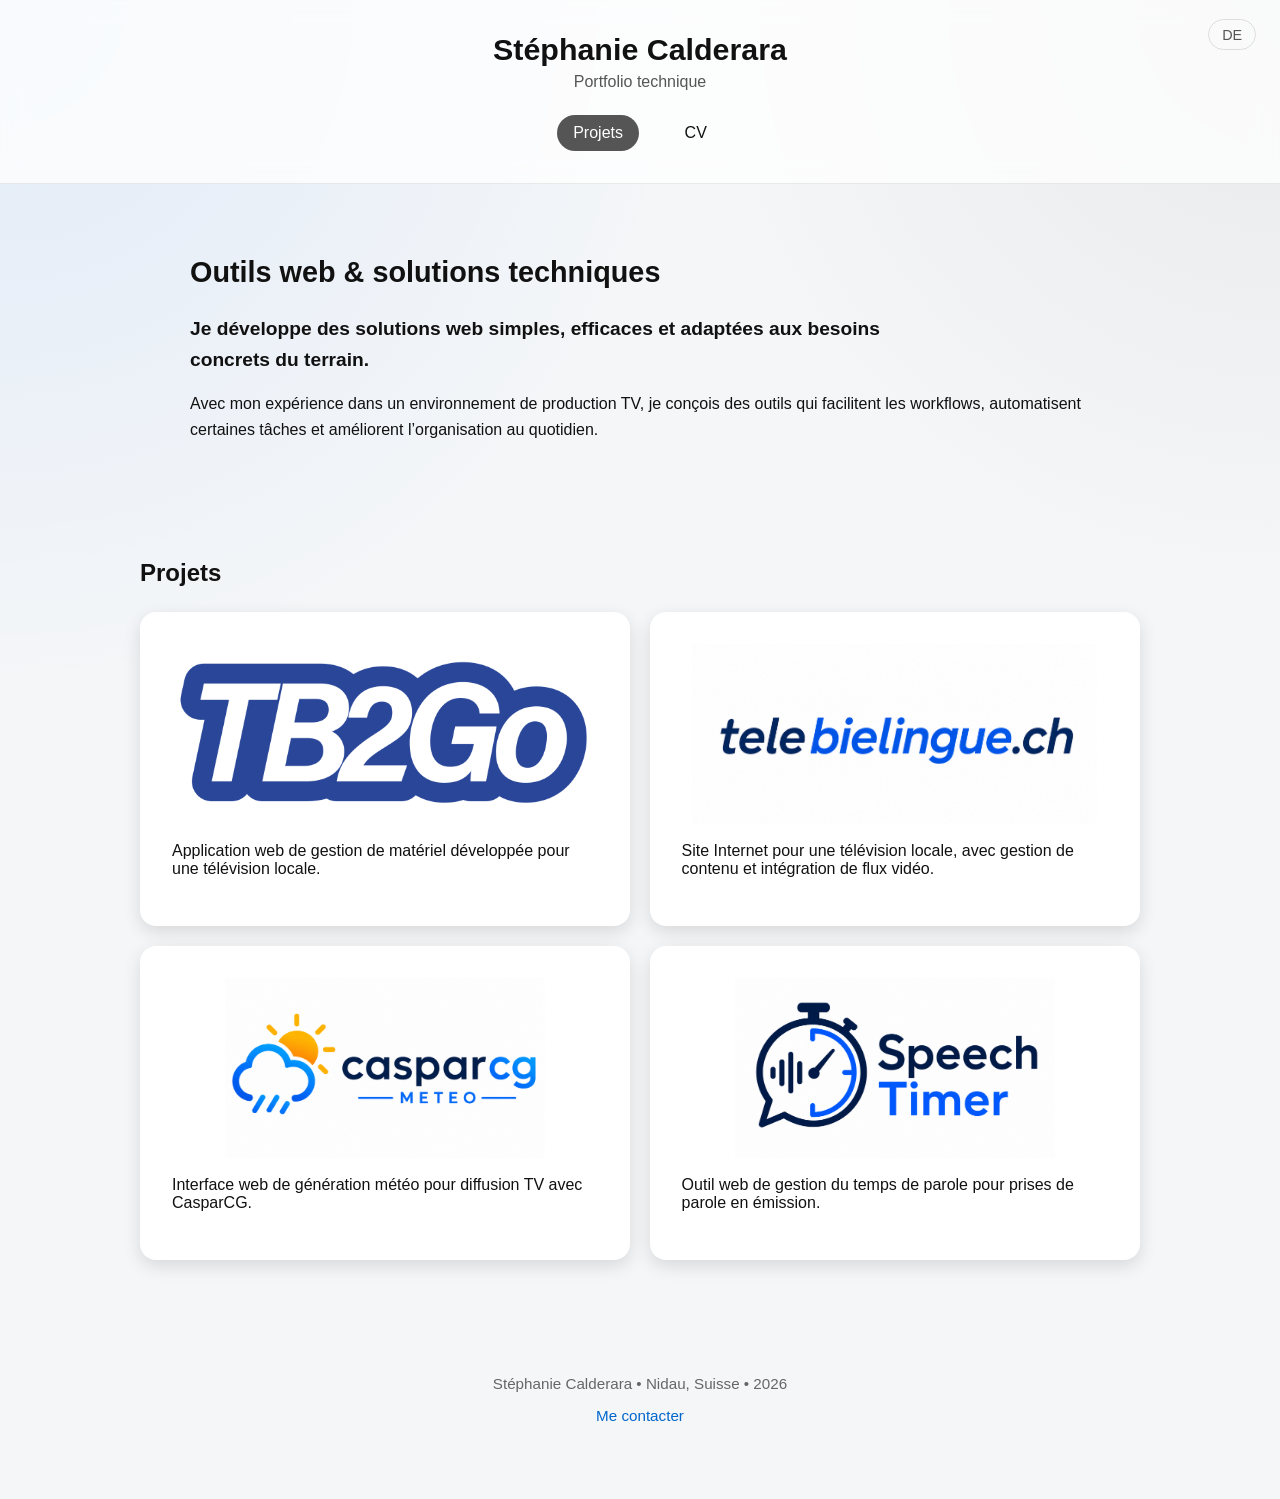
==== index.html @ 342c44f3 "Texte intro" ====
<!DOCTYPE html>
<html lang="fr">

<head>
    <meta charset="UTF-8">
    <meta name="viewport" content="width=device-width, initial-scale=1.0">
    <link rel="stylesheet" href="styles.css">
    <title>Portfolio - Stéphanie Calderara</title>
</head>

<body>
    <header class="site-header">
        <a href="de/index.html" class="language-switch">DE</a>
        
        <div class="header-content">
            <h1>Stéphanie Calderara</h1>
            <p>Portfolio technique</p>

            <nav class="main-nav">
                <a href="#projets" class="active">Projets</a>
                <a href="cv/cv-stephanie-calderara.pdf" target="_blank">CV</a>
                
            </nav>
        </div>
    </header>

    <main>
        <section class="intro">
            <h2>Outils web & solutions techniques</h2>

            <p class="intro-lead">
                Je développe des solutions web simples, efficaces et adaptées aux besoins 
                concrets du terrain.
            </p>

            <p>
                Avec mon expérience dans un environnement de production TV, je conçois des 
                outils qui facilitent les workflows, automatisent certaines tâches et 
                améliorent l’organisation au quotidien.
            </p>
        </section>

        <section id="projets" class="projects-grid">
            <h2>Projets</h2>

            <a href="projets/tb2go.html" class="projects-card">
                <article>
                    <img src="images/tb2go.png" alt="TB2Go">
                    <p>
                        Application web de gestion de matériel développée pour une télévision locale.
                    </p>
                </article>
            </a>

            <a href="projets/site-web-tb.html" class="projects-card">
                <article>
                    <img src="images/telebielingue-ch.png" alt="Site web">
                    <p>
                        Site Internet pour une télévision locale, avec gestion de contenu et intégration de flux vidéo.
                    </p>
                </article>
            </a>

            <a href="projets/meteo-casparcg.html" class="projects-card">
                <article>
                    <img src="images/meteo-casparcg.png" alt="Météo CasparCG">
                    <p>
                        Interface web de génération météo pour diffusion TV avec CasparCG.
                    </p>
                </article>
            </a>

            <a href="projets/speech-timer.html" class="projects-card">
                <article>
                    <img src="images/speech-timer.png" alt="Speech Timer">
                    <p>
                        Outil web de gestion du temps de parole pour prises de parole en émission.
                    </p>
                </article>
            </a>
        </section>

        <footer id="contact">
            <p>Stéphanie Calderara • Nidau, Suisse • 2026</p>

            <p>
                <a href="mailto:steph.calderara@gmail.com">Me contacter</a>
            </p>
        </footer>


    </main>
</body>
</html>
---- styles.css ----
header {
    background-color: white;
    padding: 30px 20px;
    text-align: center;
    border-bottom: 1px solid #e5e5e5;
}

header h1 {
    margin: 0;
    font-size: 2rem;
    color: #222;
}

header p {
    margin: 8px 0 20px;
    color: #555;
}

nav {
    display: flex;
    justify-content: center;
    gap: 25px;
}

nav a {
    color: #222;
    text-decoration: none;
    margin: 0 10px;
    font-weight: bold;
}

body {
    font-family: Arial, sans-serif;
    margin: 0;
    background-color: #f4f4f4;
    color: #111;

    background:
        radial-gradient(circle at top left, rgba(0, 102, 255, 0.08), transparent 35%),
        radial-gradient(circle at top right, rgba(85, 85, 85, 0.08), transparent 30%),
        #f4f6f8;
}

h1 {
    margin-bottom: 10px;
}

h2 {
    margin-bottom: 25px;

}

h3 {
    margin-top: 0;
}

main {
    padding: 0 20px;
    max-width: 1000px;
    margin: 40px auto;
}

article {
    background-color: white;
    padding: 25px;
    margin-bottom: 20px;
    border-radius: 12px;
    box-shadow: 0 2px 8px rgba(0,0,0,0.1);
    transition: transform 0.2s ease;
}

article:hover   {
    transform: translateY(-5px);
}

article a {
    color: #0066cc;
    text-decoration: none;
    font-weight: bold;
}

article img {
    max-width: 100%;
    border-radius: 10px;
}

.site-header {
    position: relative;
    background: rgba(255, 255, 255, 0.75);
    backdrop-filter: blur(12px);
    padding: 2rem 1rem;
    text-align: center;
    border-bottom: 1px solid rgb(0, 0, 0, 0.08);
}

.site-header h1 {
    margin: 0;
    font-size: 1.9rem;
    color: #111;
}

.site-header p {
    margin: 0.4rem 0 1.5rem;
    color: #555;
    font-size: 1rem;
}

.language-switch {
    position: absolute;
    top: 1.2rem;
    right: 1.5rem;

    text-decoration: none;
    color: #555;
    border: 1px solid #ddd;
    border-radius: 999px;
    padding: 0.4rem 0.8rem;
    font-size: 0.9rem;

    transition: background-color 0.2s ease, color 0.2s ease;
}

.language-switch:hover {
    background-color: #555;
    color: white;
}

.header-content {
    max-width: 1000px;
    margin: 0 auto;
}

.main-nav {
    display: flex;
    justify-content: center;
    gap: 0.6rem;
    flex-wrap: wrap;
    margin-top: 1.5rem;
}

.main-nav a {
    text-decoration: none;
    color: #111;
    text-decoration: none;
    padding: 0.55rem 1rem;
    border-radius: 999px;
    font-weight: 500;
    transition: background-color 0.2s ease, color 0.2s ease, transform 0.2s ease;
}

.main-nav a:hover {
    background-color: #e9e9e9;
    transform: translateY(-2px);
}

.main-nav a.active {
    background-color: #555;
    color: white;
}

.intro {
    max-width: 900px;
    margin: 0 auto 3rem;
    padding: 2rem
}

.intro h2 {
    font-size: 1.8rem;
    margin-top: 0;
}

.intro p {
    line-height: 1.6;
}

.intro-lead {
    font-size: 1.2rem;
    line-height: 1.4;
    font-weight: 600;
    max-width: 760px;
    margin-bottom: 1rem;
}


.projects-grid {
    display: grid;
    grid-template-columns: repeat(2, 1fr);
    column-gap: 1.2rem;
}

.projects-grid h2 {
    grid-column: 1 / -1;
}

.projects-grid h2 {
    grid-column: 1 / -1;
}

.projects-card {
    text-decoration: none;
    color: inherit;
    display: block;
}

.projects-card article {
    background: white;
    border-radius: 16px;
    padding: 2rem;
    box-shadow: 0 6px 18px rgba(0,0,0,0.12);

    height: 250px;

    display: flex;
    flex-direction: column;
    justify-content: space-between;
}

.projects-card img {
    width: 100%;
    height: 180px;
    object-fit: contain;
}

.projects-card article:hover {
    transform: translateY(-5px);
    box-shadow: 0 8px 20px rgba(0,0,0,0.15);
}

footer {
    color:#666;
    text-align: center;
    padding: 20px;
    margin-top: 60px;
    font-size: 0.95rem;
}

footer a {
    color: #0066cc;
    text-decoration: none;
}
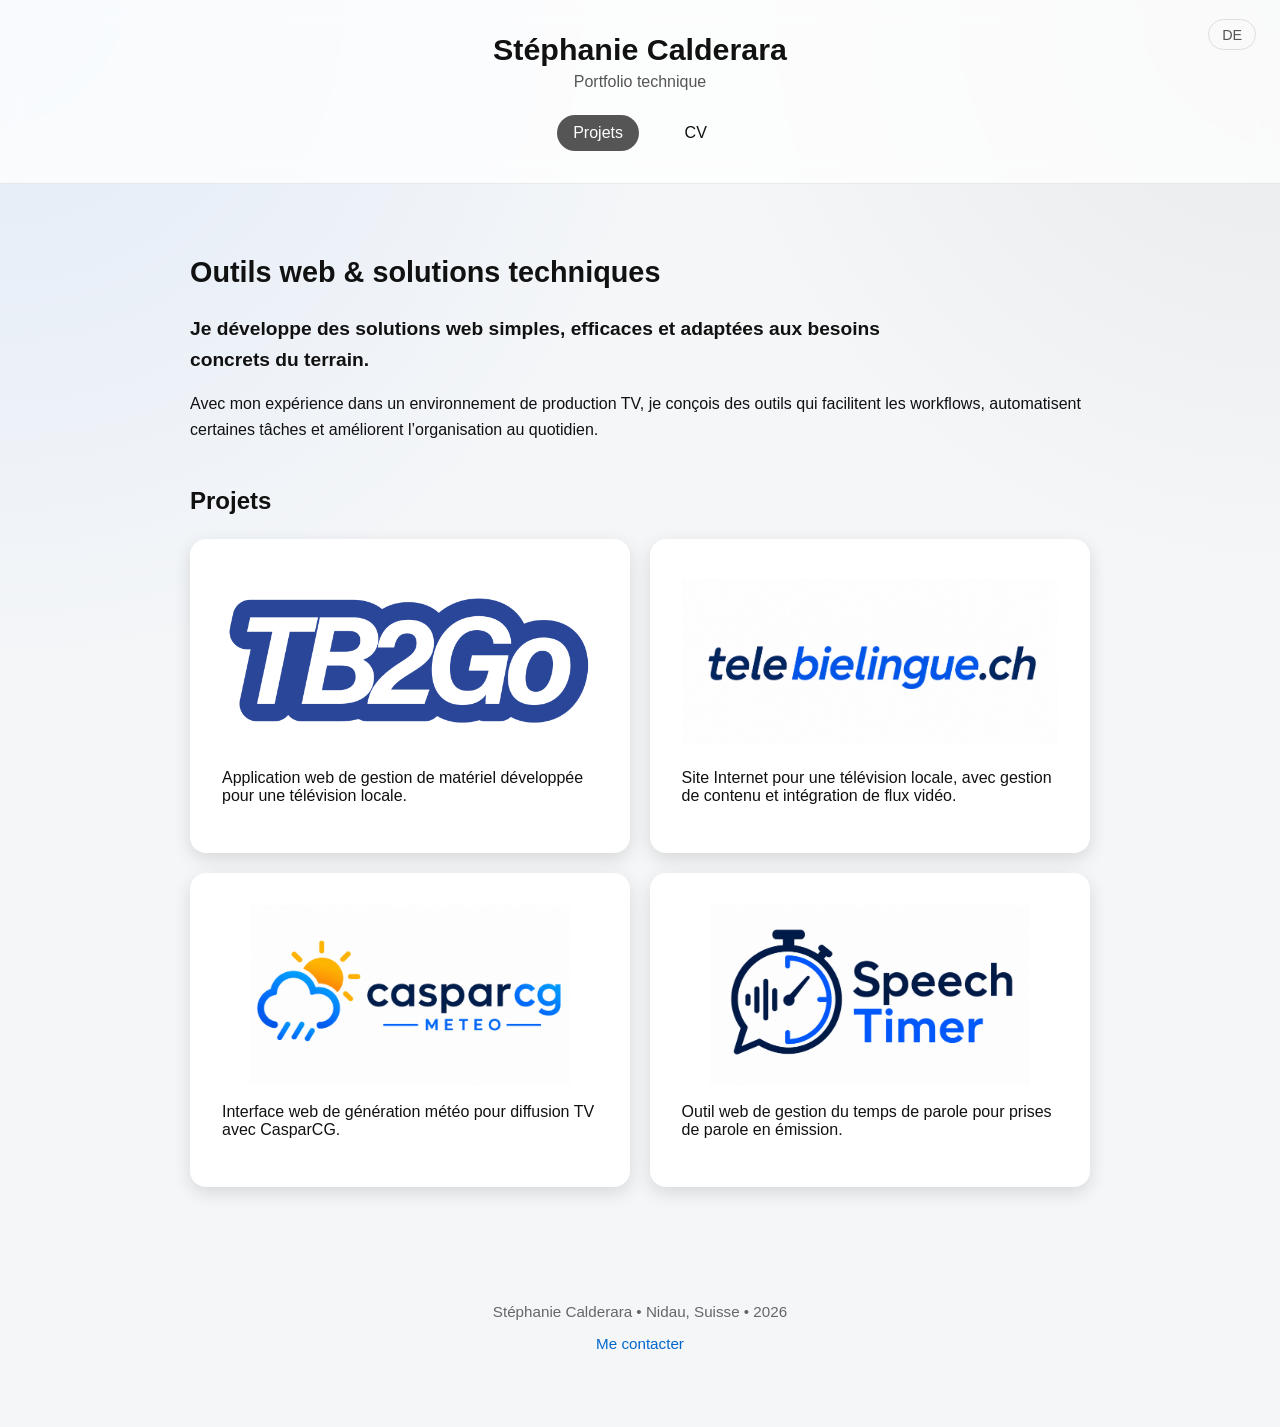
==== commit 32b1e423: "bouton DE" ====
--- a/index.html
+++ b/index.html
@@ -19,7 +19,7 @@
             <nav class="main-nav">
                 <a href="#projets" class="active">Projets</a>
                 <a href="cv/cv-stephanie-calderara.pdf" target="_blank">CV</a>
-                
+                <a href="de/index.html" class="mobile-lang">DE</a>          
             </nav>
         </div>
     </header>
--- a/styles.css
+++ b/styles.css
@@ -125,6 +125,10 @@
     color: white;
 }
 
+.mobile-lang {
+    display: none;
+}
+
 .header-content {
     max-width: 1000px;
     margin: 0 auto;
@@ -160,8 +164,8 @@
 
 .intro {
     max-width: 900px;
-    margin: 0 auto 3rem;
-    padding: 2rem
+    margin: 0 auto 0.8rem;
+    padding: 2rem 2rem 1rem;
 }
 
 .intro h2 {
@@ -183,6 +187,10 @@
 
 
 .projects-grid {
+    max-width: 900px;
+    margin: 0 auto 3rem;
+    padding: 0 2rem;
+
     display: grid;
     grid-template-columns: repeat(2, 1fr);
     column-gap: 1.2rem;
@@ -190,6 +198,7 @@
 
 .projects-grid h2 {
     grid-column: 1 / -1;
+    margin: 0 0 1.5rem;
 }
 
 .projects-grid h2 {
@@ -213,6 +222,8 @@
     display: flex;
     flex-direction: column;
     justify-content: space-between;
+
+    transition: transform 0.2s ease, box-shadow 0.2s ease;
 }
 
 .projects-card img {
@@ -238,3 +249,31 @@
     color: #0066cc;
     text-decoration: none;
 }
+
+@media (max-width: 700px) {
+    .projects-grid {
+        grid-template-columns: 1fr;
+        padding: 0 1rem;
+    }
+
+    .intro {
+        padding: 1.5rem 1rem 1rem;
+    }
+
+    .projects-card article {
+        height: auto;
+        min-height: 230px;
+    }
+
+    .projects-card img {
+        height: 140px;
+    }
+
+    .mobile-lang {
+        display: inline-block;
+    }
+
+    .language-switch {
+        display: none;
+    }
+}
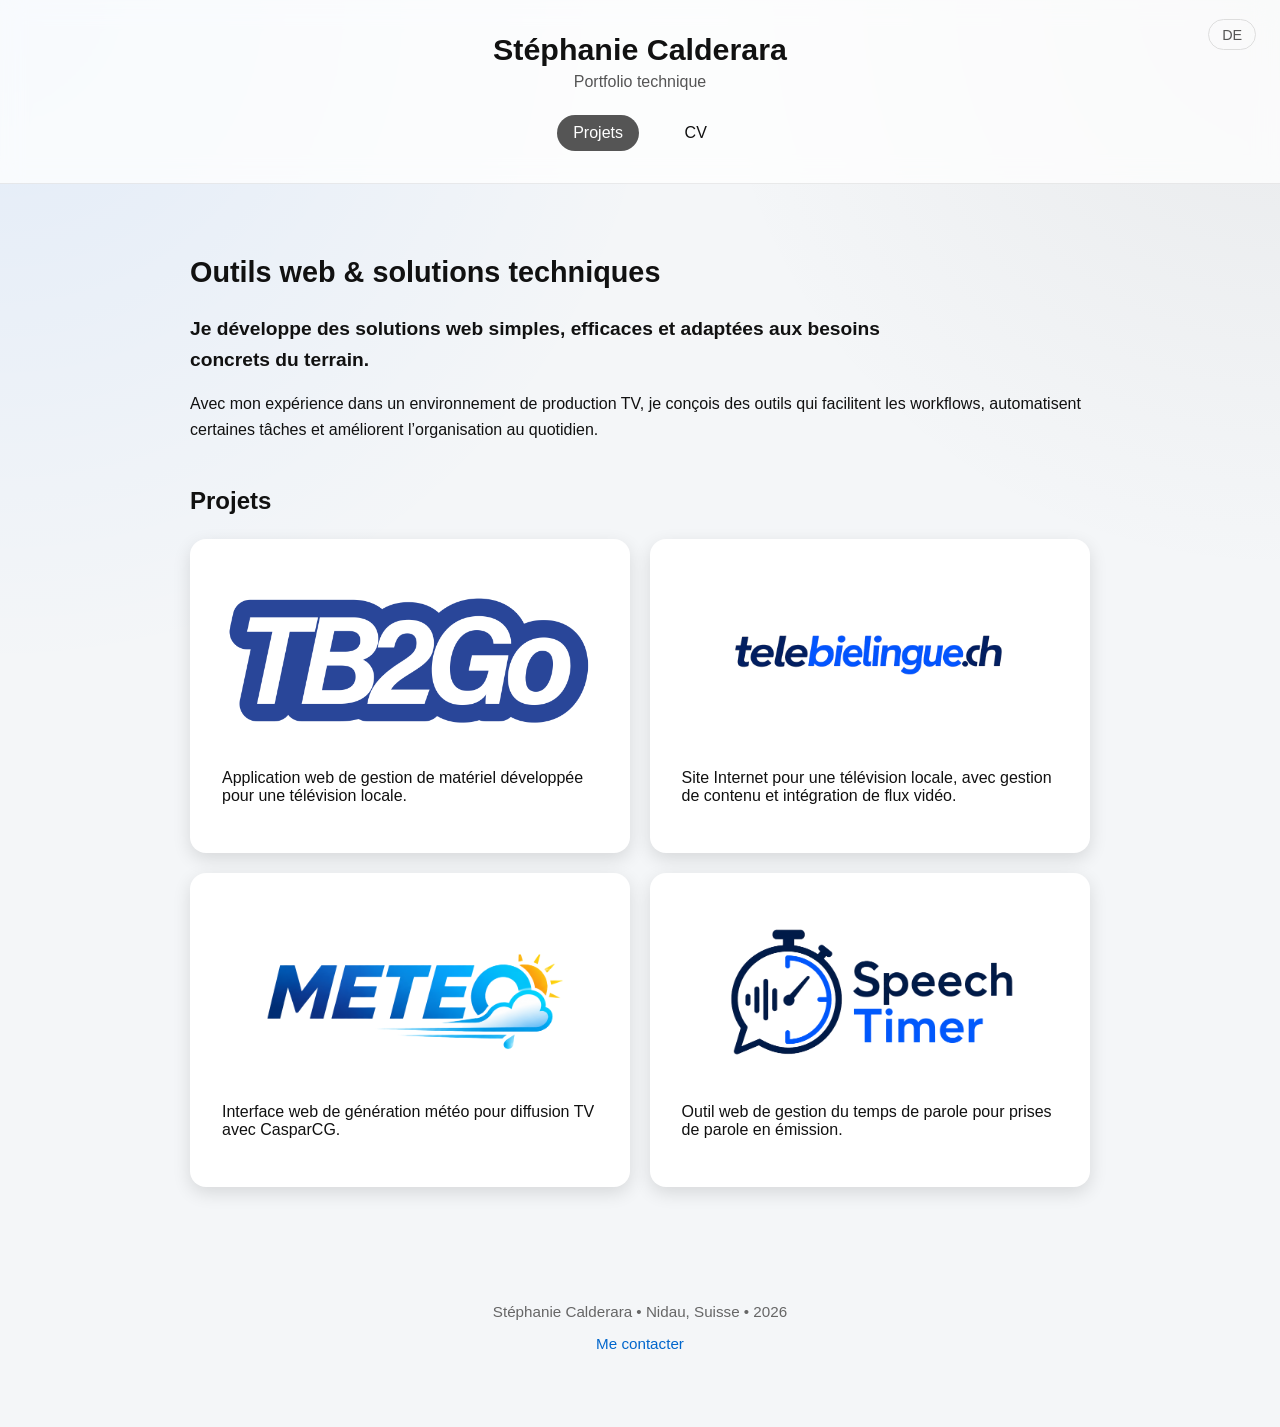
==== commit 682826d7: "création de speech timer" ====
--- a/index.html
+++ b/index.html
@@ -61,9 +61,9 @@
                 </article>
             </a>
 
-            <a href="projets/meteo-casparcg.html" class="projects-card">
+            <a href="projets/meteo.html" class="projects-card">
                 <article>
-                    <img src="images/meteo-casparcg.png" alt="Météo CasparCG">
+                    <img src="images/meteo.png" alt="Météo">
                     <p>
                         Interface web de génération météo pour diffusion TV avec CasparCG.
                     </p>
--- a/styles.css
+++ b/styles.css
@@ -1,3 +1,20 @@
+main section {
+    margin-bottom: 50px;
+}
+
+section ul {
+    list-style: none;
+    padding: 0;
+}
+
+section li {
+    background-color: white;
+    margin-bottom: 10px;
+    padding: 12px 15px;
+    border-radius: 10px;
+    box-shadow: 0 2px 6px rgba(0,0,0,0.06);
+}
+
 header {
     background-color: white;
     padding: 30px 20px;
@@ -185,6 +202,31 @@
     margin-bottom: 1rem;
 }
 
+.projects-text {
+    max-width: 800px;
+    margin: 0 auto;
+    margin-bottom: 50px;
+}
+
+.projects-subtitle {
+    font-size: 1rem;
+    font-style: italic;
+    font-weight: 500;
+    margin-top: -20px;
+    margin-bottom: 25px;
+    color: #666; 
+}
+
+.projects-tb2go-logo {
+    margin-bottom: 12px;
+    max-width: 200px;
+    margin: 20px auto 30px;
+}
+
+.projects-tbweb-logo {
+    margin-bottom: -45px;
+    max-width: 280px;
+}
 
 .projects-grid {
     max-width: 900px;
@@ -235,6 +277,72 @@
 .projects-card article:hover {
     transform: translateY(-5px);
     box-shadow: 0 8px 20px rgba(0,0,0,0.15);
+}
+
+.tech-group {
+    margin-bottom: 25px;
+}
+
+.tech-group strong {
+    display: block;
+    margin-bottom: 12px;
+    color: #444;
+}
+
+.tech-badges {
+    display: flex;
+    gap: 10px;
+    flex-wrap: wrap;
+}
+
+.tech-badges span {
+    background-color: white;
+    padding: 10px 16px;
+    border-radius: 999px;
+    font-size: 0.95rem;
+    font-weight: 500;
+    box-shadow: 0 2px 6px rgba(0,0,0,0.08);
+}
+
+.feature-grid {
+    display: grid;
+    grid-template-columns: repeat(auto-fit, minmax(260px, 1fr));
+    gap: 20px;
+}
+
+.feature-card {
+    background-color: white;
+    padding: 22px;
+    border-radius: 14px;
+    box-shadow: 0 2px 8px rgba(0,0,0,0.08);
+}
+
+.feature-card h4 {
+    margin-top: 0;
+    margin-bottom: 10px;
+    color: #333;
+}
+
+.feature-card p {
+    margin-bottom: 0;
+    color: #555;
+}
+
+.gallery {
+    display: grid;
+    grid-template-columns: repeat(auto-fit, minmax(380px, 1fr));
+    gap: 20px;
+}
+
+.gallery img {
+    width: 100%;
+    border-radius: 12px;
+    box-shadow: 0 2px 8px rgb(0, 0, 0, 0.08);
+    transition: transform 0.2s ease;
+}
+
+.gallery img:hover {
+    transform: scale(1.02);
 }
 
 footer {
@@ -276,4 +384,7 @@
     .language-switch {
         display: none;
     }
+    .gallery {
+        grid-template-columns: 1fr;
+    }
 }
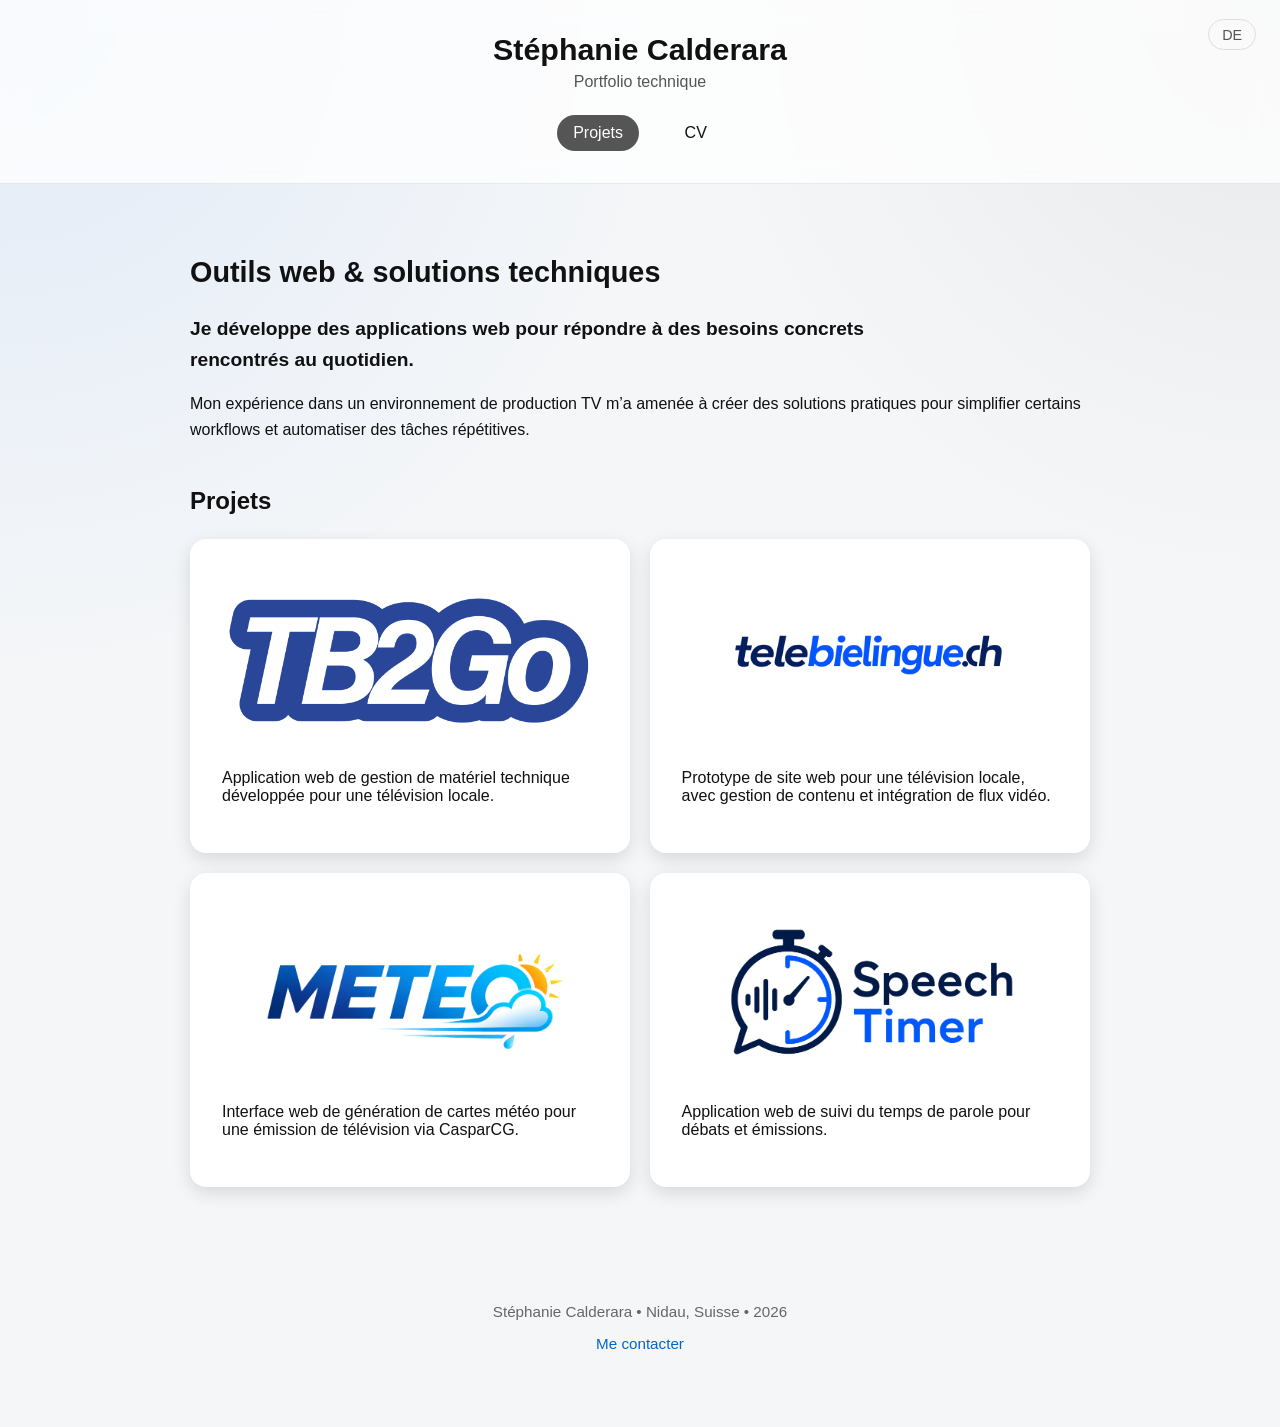
==== commit d3521ca0: "corrections textes" ====
--- a/index.html
+++ b/index.html
@@ -29,14 +29,14 @@
             <h2>Outils web & solutions techniques</h2>
 
             <p class="intro-lead">
-                Je développe des solutions web simples, efficaces et adaptées aux besoins 
-                concrets du terrain.
+                Je développe des applications web pour répondre à des besoins concrets 
+                rencontrés au quotidien.
             </p>
 
             <p>
-                Avec mon expérience dans un environnement de production TV, je conçois des 
-                outils qui facilitent les workflows, automatisent certaines tâches et 
-                améliorent l’organisation au quotidien.
+                Mon expérience dans un environnement de production TV m’a amenée à créer 
+                des solutions pratiques pour simplifier certains workflows et automatiser 
+                des tâches répétitives.
             </p>
         </section>
 
@@ -47,7 +47,7 @@
                 <article>
                     <img src="images/tb2go.png" alt="TB2Go">
                     <p>
-                        Application web de gestion de matériel développée pour une télévision locale.
+                        Application web de gestion de matériel technique développée pour une télévision locale.
                     </p>
                 </article>
             </a>
@@ -56,7 +56,7 @@
                 <article>
                     <img src="images/telebielingue-ch.png" alt="Site web">
                     <p>
-                        Site Internet pour une télévision locale, avec gestion de contenu et intégration de flux vidéo.
+                        Prototype de site web pour une télévision locale, avec gestion de contenu et intégration de flux vidéo.
                     </p>
                 </article>
             </a>
@@ -65,7 +65,7 @@
                 <article>
                     <img src="images/meteo.png" alt="Météo">
                     <p>
-                        Interface web de génération météo pour diffusion TV avec CasparCG.
+                        Interface web de génération de cartes météo pour une émission de télévision via CasparCG.
                     </p>
                 </article>
             </a>
@@ -74,7 +74,7 @@
                 <article>
                     <img src="images/speech-timer.png" alt="Speech Timer">
                     <p>
-                        Outil web de gestion du temps de parole pour prises de parole en émission.
+                        Application web de suivi du temps de parole pour débats et émissions.
                     </p>
                 </article>
             </a>
@@ -84,7 +84,7 @@
             <p>Stéphanie Calderara • Nidau, Suisse • 2026</p>
 
             <p>
-                <a href="mailto:steph.calderara@gmail.com">Me contacter</a>
+                <a href="contact.html">Me contacter</a>
             </p>
         </footer>
 
--- a/styles.css
+++ b/styles.css
@@ -179,6 +179,18 @@
     color: white;
 }
 
+.back-link {
+    display: inline-block;
+    margin-top: 20px;
+    color: #555;
+    text-decoration: none;
+    font-weight: 500;
+}
+
+.back-link:hover {
+    color: #111;
+}
+
 .intro {
     max-width: 900px;
     margin: 0 auto 0.8rem;
@@ -217,6 +229,14 @@
     color: #666; 
 }
 
+.projects-header-row {
+    display: flex;
+    align-items: center;
+    justify-content: space-between;
+    gap: 20px;
+    margin-bottom: 10px;
+}
+
 .projects-tb2go-logo {
     margin-bottom: 12px;
     max-width: 200px;
@@ -226,6 +246,15 @@
 .projects-tbweb-logo {
     margin-bottom: -45px;
     max-width: 280px;
+}
+
+.projects-meteo-logo {
+    max-width: 220px;
+}
+
+.projects-speech-timer-logo {
+    max-width: 220px;
+    margin-bottom: 20px;
 }
 
 .projects-grid {
@@ -279,13 +308,29 @@
     box-shadow: 0 8px 20px rgba(0,0,0,0.15);
 }
 
+.projects-note {
+    font-size: 0.9rem;
+    color: #555;
+    font-style: italic;
+}
+
+.projects-note-video {
+    font-size: 0.9rem;
+    color: #555;
+    font-style: italic;
+    text-align: center;
+}
+
 .tech-group {
-    margin-bottom: 25px;
+    display: grid;
+    grid-template-columns: 180px 1fr;
+    align-items: center;
+    gap: 15px;
+    margin-bottom: 15px;
 }
 
 .tech-group strong {
-    display: block;
-    margin-bottom: 12px;
+    margin: 0;
     color: #444;
 }
 
@@ -334,15 +379,174 @@
     gap: 20px;
 }
 
+.gallery a {
+    display: block;
+    position: relative;
+    aspect-ratio: 16 / 9;
+    overflow: hidden;
+    border-radius: 12px;
+}
 .gallery img {
     width: 100%;
-    border-radius: 12px;
-    box-shadow: 0 2px 8px rgb(0, 0, 0, 0.08);
+    height: 100%;
+    object-fit: cover;
+    display: block;
     transition: transform 0.2s ease;
 }
 
 .gallery img:hover {
     transform: scale(1.02);
+}
+
+.video-preview-container {
+    display: flex;
+    justify-content: center;
+    margin-bottom: 20px;
+}
+
+.video-preview {
+    text-align: center;
+    width: 100%;
+    max-width: 650px;
+    border-radius: 12px;
+    box-shadow: 0 4px 12px rgb(0, 0, 0, 0.12);
+    cursor: pointer;
+}
+
+.video-link {
+    position: relative;
+    display: inline-block;
+}
+
+.play-button {
+    position: absolute;
+    top: 50%;
+    left: 50%;
+    transform: translate(-55%, -50%);
+
+    width: 70px;
+    height: 70px;
+    border-radius: 50%;
+
+    background: rgba(0, 0, 0, 0.6);
+    color: white;
+
+    display: flex;
+    align-items: center;
+    justify-content: center;
+
+    font-size: 2.5rem;
+    pointer-events: none;
+
+    padding-bottom: 5px;
+}
+
+.demo-button {
+    display: inline-block;
+    margin: 10px 30px;
+    margin-bottom: 30px;
+    padding: 12px 20px;
+    background-color: #555;
+    color: white;
+    border-radius: 999px;
+    text-decoration: none;
+    font-weight: 500;
+    transition: background-color 0.2s ease, transform 0.2s ease;
+}   
+
+.demo-button:hover {
+    background-color: #333;
+    transform: translateY(-2px);
+}
+
+.demo-button-bottom {
+    display: block;
+    width: fit-content;
+    margin: 0 auto 30px;
+    padding: 12px 20px;
+    background-color: #555;
+    color: white;
+    border-radius: 999px;
+    text-decoration: none;
+    font-weight: 500;
+    transition: background-color 0.2s ease, transform 0.2s ease;
+}   
+
+.demo-button-bottom:hover {
+    background-color: #333;
+    transform: translateY(-2px);
+}
+
+.contact-form {
+    max-width: 500px;
+    margin: 30px auto 0;
+    background-color: white;
+    padding: 25px;
+    border-radius: 12px;
+    box-shadow: 0 2px 8px rgba(0,0,0,0.1);
+}
+
+.contact-form label {
+    display: block;
+    margin-bottom: 8px;
+    color: #333;
+    font-weight: 500;
+}
+
+.contact-form input,
+.contact-form textarea {
+    width: 100%;
+    box-sizing: border-box;
+    padding: 12px;
+    margin-bottom: 15px;
+    border: 1px solid #ddd;
+    font-size: 1rem;
+    font-family: inherit;
+    border-radius: 12px;
+}
+
+.contact-form textarea {
+    resize: vertical;
+    min-height: 150px;
+}
+
+.contact-form .demo-button {
+    border: none;
+    cursor: pointer;
+    display: block;
+    width: fit-content;
+    margin: 0;
+}
+
+.form-status {
+    visibility: hidden;
+    margin: 0;
+    flex: 1;
+    padding: 14px 18px;
+    border-radius: 12px;
+    font-weight: 500;
+}
+
+.form-status.success {
+    visibility: visible;
+    background-color: #d4edda;
+    color: #155724;
+    border: 1px solid #c3e6cb;
+}
+
+.form-status.error {
+    visibility: visible;
+    background-color: #f8d7da;
+    color: #721c24;
+    border: 1px solid #f5c6cb;
+}
+
+.form-actions {
+    display: flex;
+    align-items: center;
+    justify-content: space-between;
+    gap: 20px;
+    margin-top: 10px;
 }
 
 footer {
@@ -387,4 +591,16 @@
     .gallery {
         grid-template-columns: 1fr;
     }
+    .tech-group {
+        display: block;
+        margin-bottom: 20px;
+    }
+    .tech-group strong {
+        display: block;
+    }
+    .tech-badges {
+        display: flex;        
+        flex-wrap: wrap;
+        gap: 10px;
+    }
 }
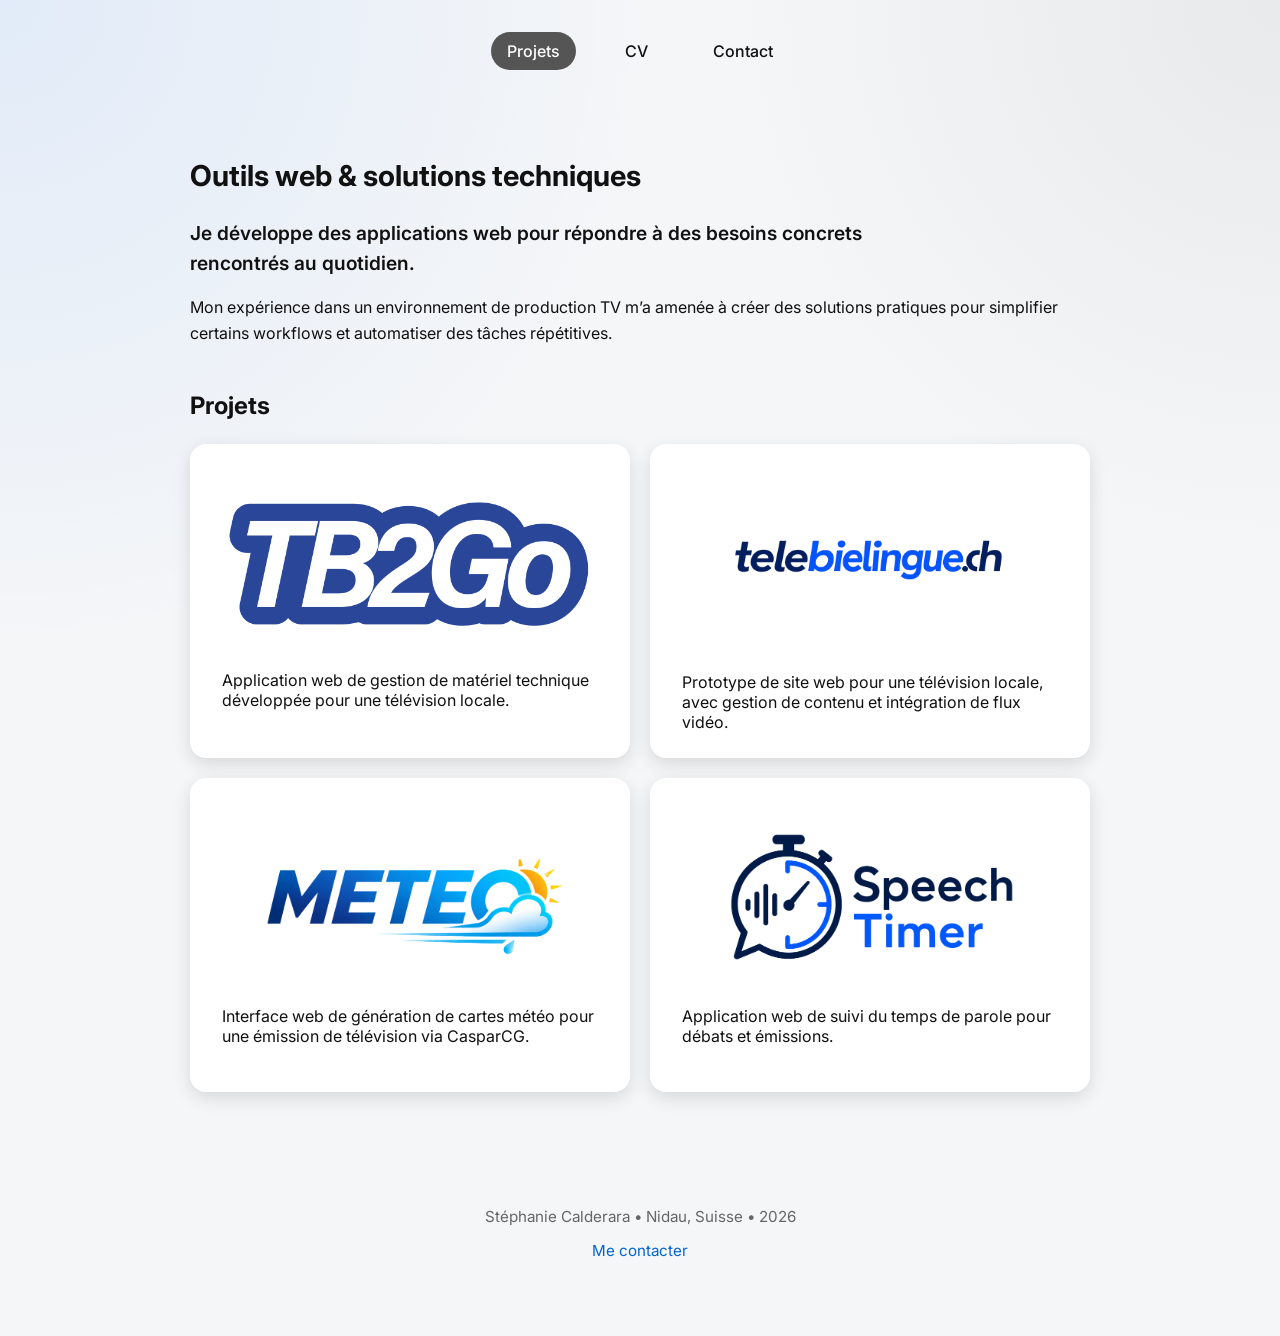
==== commit 320ca5a1: "bannière" ====
--- a/index.html
+++ b/index.html
@@ -4,6 +4,9 @@
 <head>
     <meta charset="UTF-8">
     <meta name="viewport" content="width=device-width, initial-scale=1.0">
+    <link rel="preconnect" href="https://fonts.googleapis.com">
+    <link rel="preconnect" href="https://fonts.gstatic.com" crossorigin>
+    <link href="https://fonts.googleapis.com/css2?family=Inter:wght@400;500;600;700&display=swap" rel="stylesheet">
     <link rel="stylesheet" href="styles.css">
     <title>Portfolio - Stéphanie Calderara</title>
 </head>
@@ -11,17 +14,13 @@
 <body>
     <header class="site-header">
         <a href="de/index.html" class="language-switch">DE</a>
-        
-        <div class="header-content">
-            <h1>Stéphanie Calderara</h1>
-            <p>Portfolio technique</p>
 
-            <nav class="main-nav">
-                <a href="#projets" class="active">Projets</a>
-                <a href="cv/cv-stephanie-calderara.pdf" target="_blank">CV</a>
-                <a href="de/index.html" class="mobile-lang">DE</a>          
-            </nav>
-        </div>
+        <nav class="main-nav">
+            <a href="#projets" class="active">Projets</a>
+            <a href="cv/cv-stephanie-calderara.pdf" target="_blank">CV</a>
+            <a href="contact.html">Contact</a>
+            <a href="de/index.html" class="mobile-lang">DE</a>          
+        </nav>
     </header>
 
     <main>
--- a/styles.css
+++ b/styles.css
@@ -47,7 +47,7 @@
 }
 
 body {
-    font-family: Arial, sans-serif;
+    font-family: 'Inter', sans-serif;
     margin: 0;
     background-color: #f4f4f4;
     color: #111;
@@ -102,27 +102,27 @@
 }
 
 .site-header {
-    position: relative;
-    background: rgba(255, 255, 255, 0.75);
-    backdrop-filter: blur(12px);
-    padding: 2rem 1rem;
+    background: transparent;
+    padding: 2rem 1rem 1rem;
     text-align: center;
-    border-bottom: 1px solid rgb(0, 0, 0, 0.08);
-}
-
-.site-header h1 {
-    margin: 0;
-    font-size: 1.9rem;
-    color: #111;
-}
-
-.site-header p {
-    margin: 0.4rem 0 1.5rem;
-    color: #555;
-    font-size: 1rem;
+    border-bottom: none;
+    box-shadow: none
+}
+
+.hero-banner {
+    max-width: 1200px;
+    height: 320px;
+    margin: 0 auto 1.5rem;
+    border-radius: 20px;
+    background-image: url('images/header-banner.png');
+    background-size: cover;
+    background-position: center;
+    background-repeat: no-repeat;
+    box-shadow: 0 10px 30px rgba(0, 0, 0, 0.08);
 }
 
 .language-switch {
+    display: none;
     position: absolute;
     top: 1.2rem;
     right: 1.5rem;
@@ -154,9 +154,9 @@
 .main-nav {
     display: flex;
     justify-content: center;
-    gap: 0.6rem;
+    gap: 0.8rem;
     flex-wrap: wrap;
-    margin-top: 1.5rem;
+    margin-top: 0;
 }
 
 .main-nav a {
@@ -582,7 +582,7 @@
     }
 
     .mobile-lang {
-        display: inline-block;
+        display: none;
     }
 
     .language-switch {
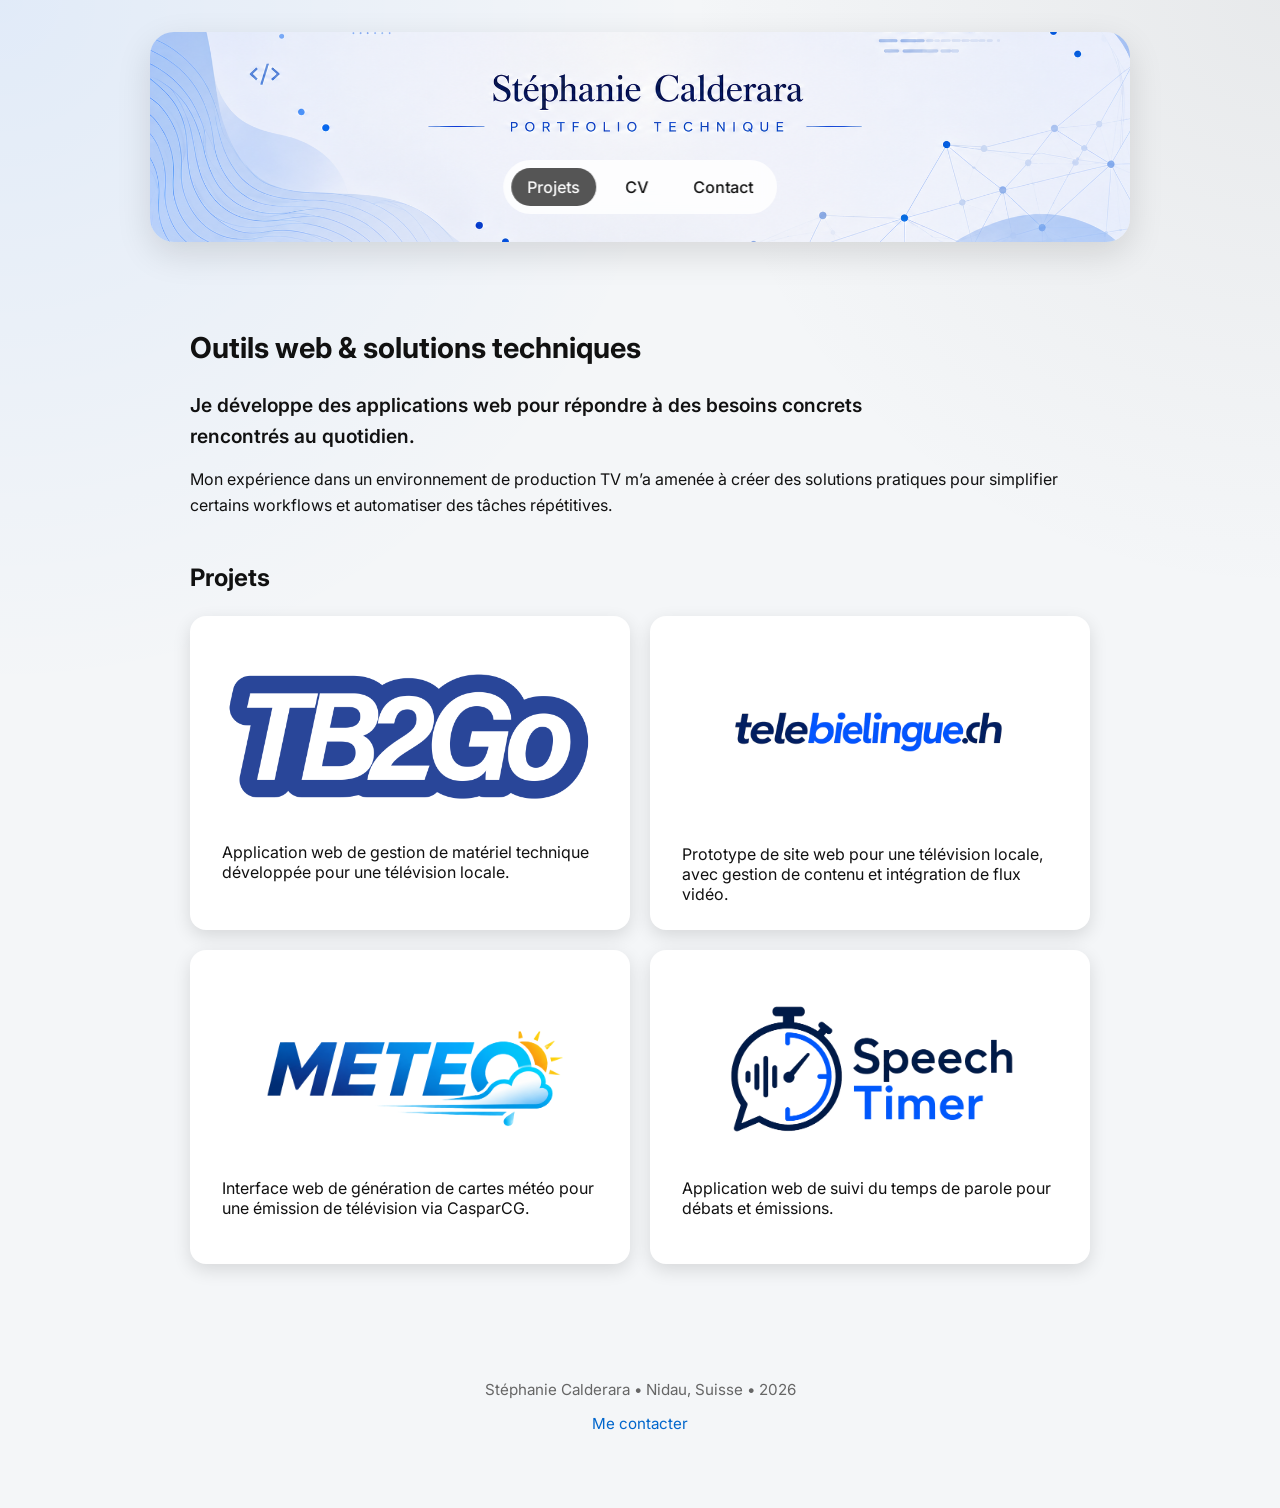
==== commit 1a71f5b5: "bannière" ====
--- a/index.html
+++ b/index.html
@@ -13,14 +13,15 @@
 
 <body>
     <header class="site-header">
-        <a href="de/index.html" class="language-switch">DE</a>
+        <div class="hero-banner">
+            <img src="images/header-banner.png" alt="Stéphanie Calderara - Portfolio technique">
 
-        <nav class="main-nav">
-            <a href="#projets" class="active">Projets</a>
-            <a href="cv/cv-stephanie-calderara.pdf" target="_blank">CV</a>
-            <a href="contact.html">Contact</a>
-            <a href="de/index.html" class="mobile-lang">DE</a>          
-        </nav>
+            <nav class="main-nav">
+                <a href="#projets" class="active">Projets</a>
+                <a href="cv/cv-stephanie-calderara.pdf" target="_blank">CV</a>
+                <a href="contact.html">Contact</a>         
+            </nav>
+        </div>  
     </header>
 
     <main>
--- a/styles.css
+++ b/styles.css
@@ -13,37 +13,6 @@
     padding: 12px 15px;
     border-radius: 10px;
     box-shadow: 0 2px 6px rgba(0,0,0,0.06);
-}
-
-header {
-    background-color: white;
-    padding: 30px 20px;
-    text-align: center;
-    border-bottom: 1px solid #e5e5e5;
-}
-
-header h1 {
-    margin: 0;
-    font-size: 2rem;
-    color: #222;
-}
-
-header p {
-    margin: 8px 0 20px;
-    color: #555;
-}
-
-nav {
-    display: flex;
-    justify-content: center;
-    gap: 25px;
-}
-
-nav a {
-    color: #222;
-    text-decoration: none;
-    margin: 0 10px;
-    font-weight: bold;
 }
 
 body {
@@ -102,61 +71,46 @@
 }
 
 .site-header {
+    padding: 2rem 1rem 1rem;
     background: transparent;
-    padding: 2rem 1rem 1rem;
     text-align: center;
     border-bottom: none;
-    box-shadow: none
+    box-shadow: none;
 }
 
 .hero-banner {
-    max-width: 1200px;
-    height: 320px;
-    margin: 0 auto 1.5rem;
-    border-radius: 20px;
-    background-image: url('images/header-banner.png');
-    background-size: cover;
-    background-position: center;
-    background-repeat: no-repeat;
-    box-shadow: 0 10px 30px rgba(0, 0, 0, 0.08);
-}
-
-.language-switch {
-    display: none;
+    position: relative;
+    max-width: 980px;
+    height: 210px;
+    margin: 0 auto;
+    border-radius: 24px;
+    overflow: hidden;
+    box-shadow: 0 12px 35px rgba(0,0,0,0.12);
+}
+
+.hero-banner img {
+    width: 100%;
+    height: 100%;
+    object-fit: cover;
+    object-position: center 65%;
+    display: block;
+}
+
+.main-nav {
     position: absolute;
-    top: 1.2rem;
-    right: 1.5rem;
-
-    text-decoration: none;
-    color: #555;
-    border: 1px solid #ddd;
-    border-radius: 999px;
-    padding: 0.4rem 0.8rem;
-    font-size: 0.9rem;
-
-    transition: background-color 0.2s ease, color 0.2s ease;
-}
-
-.language-switch:hover {
-    background-color: #555;
-    color: white;
-}
-
-.mobile-lang {
-    display: none;
-}
-
-.header-content {
-    max-width: 1000px;
-    margin: 0 auto;
-}
-
-.main-nav {
+    bottom: 28px;
+    left: 50%;
+    transform: translateX(-50%);
+
     display: flex;
     justify-content: center;
     gap: 0.8rem;
-    flex-wrap: wrap;
-    margin-top: 0;
+    flex-wrap: nowrap;
+
+    background: rgba(255,255,255,0.82);
+    backdrop-filter: blur(10px);
+    padding: 0.5rem;
+    border-radius: 999px;
 }
 
 .main-nav a {
